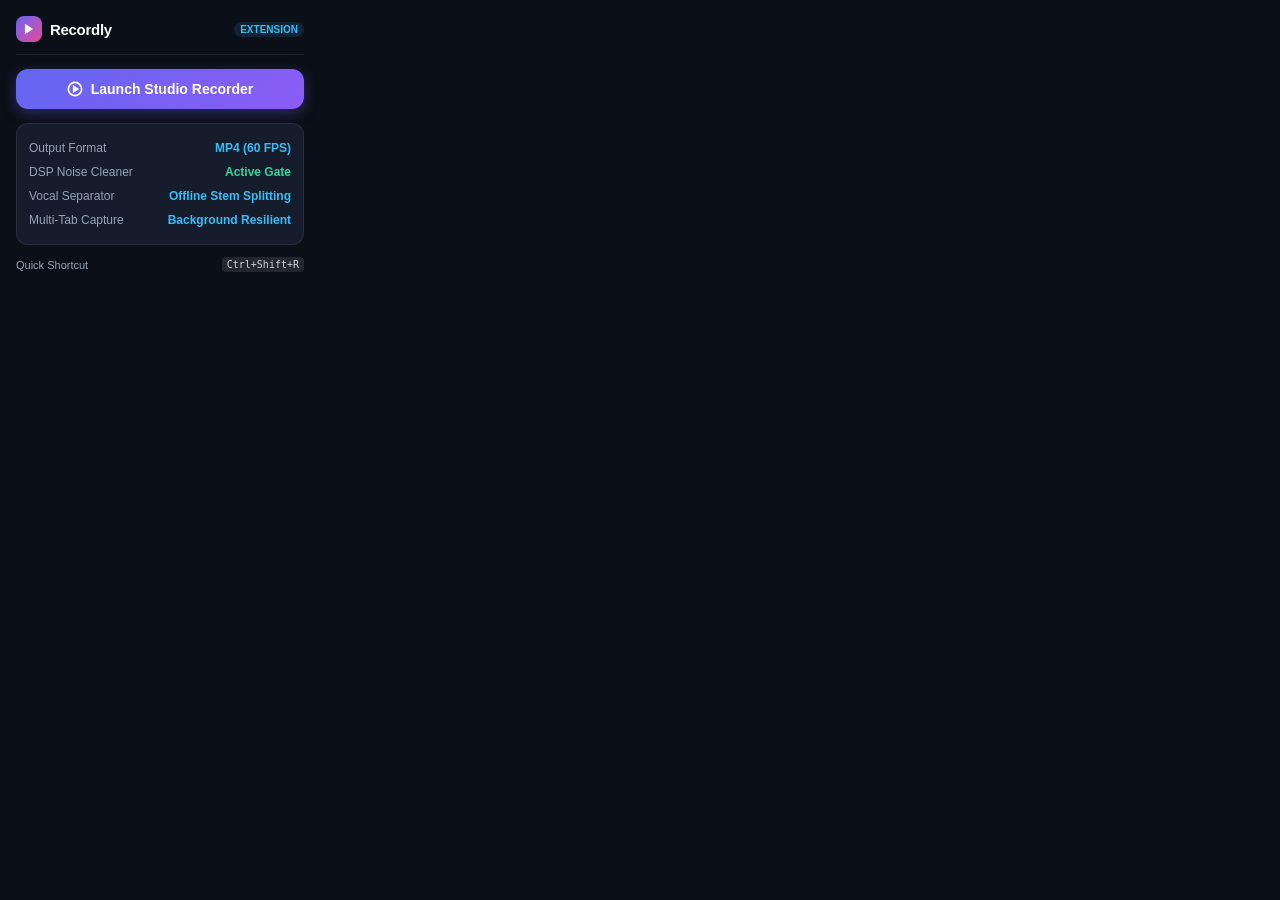
==== popup.html @ ed27023a "Initial commit" ====
<!DOCTYPE html>
<html lang="en">
<head>
  <meta charset="UTF-8">
  <meta name="viewport" content="width=device-width, initial-scale=1.0">
  <title>Recordly</title>
  <style>
    :root {
      --bg-main: #0b0f17;
      --bg-card: #151d2c;
      --primary: #6366f1;
      --primary-hover: #4f46e5;
      --accent: #ec4899;
      --text: #f8fafc;
      --text-muted: #94a3b8;
      --border: rgba(255, 255, 255, 0.08);
      --radius: 12px;
    }
    * { box-sizing: border-box; margin: 0; padding: 0; font-family: -apple-system, BlinkMacSystemFont, 'Segoe UI', Roboto, sans-serif; }
    body {
      width: 320px;
      background: var(--bg-main);
      color: var(--text);
      padding: 16px;
      user-select: none;
    }
    .header {
      display: flex;
      align-items: center;
      justify-content: space-between;
      margin-bottom: 14px;
      padding-bottom: 12px;
      border-bottom: 1px solid var(--border);
    }
    .brand {
      display: flex;
      align-items: center;
      gap: 8px;
    }
    .logo-badge {
      width: 26px;
      height: 26px;
      border-radius: 8px;
      background: linear-gradient(135deg, var(--primary), var(--accent));
      display: flex;
      align-items: center;
      justify-content: center;
    }
    .brand-title {
      font-weight: 700;
      font-size: 15px;
      letter-spacing: -0.3px;
    }
    .version-tag {
      font-size: 10px;
      color: #38bdf8;
      background: rgba(56, 189, 248, 0.12);
      padding: 2px 6px;
      border-radius: 10px;
      font-weight: 600;
    }
    .hero-btn {
      width: 100%;
      background: linear-gradient(135deg, var(--primary), #8b5cf6);
      color: #fff;
      border: none;
      padding: 12px;
      border-radius: var(--radius);
      font-weight: 600;
      font-size: 14px;
      display: flex;
      align-items: center;
      justify-content: center;
      gap: 8px;
      cursor: pointer;
      box-shadow: 0 4px 14px rgba(99, 102, 241, 0.35);
      transition: all 0.2s ease;
      margin-bottom: 14px;
    }
    .hero-btn:hover {
      background: linear-gradient(135deg, var(--primary-hover), #7c3aed);
      transform: translateY(-1px);
    }
    .quick-card {
      background: var(--bg-card);
      border: 1px solid var(--border);
      border-radius: var(--radius);
      padding: 12px;
      margin-bottom: 12px;
    }
    .feature-row {
      display: flex;
      align-items: center;
      justify-content: space-between;
      font-size: 12px;
      padding: 5px 0;
      color: var(--text-muted);
    }
    .feature-val {
      color: #38bdf8;
      font-weight: 600;
    }
    .footer {
      display: flex;
      justify-content: space-between;
      align-items: center;
      font-size: 11px;
      color: var(--text-muted);
    }
    .kbd-chip {
      background: rgba(255, 255, 255, 0.1);
      padding: 2px 5px;
      border-radius: 4px;
      font-family: monospace;
      font-size: 10px;
      color: #cbd5e1;
    }
  </style>
</head>
<body>
  <div class="header">
    <div class="brand">
      <div class="logo-badge">
        <svg width="14" height="14" viewBox="0 0 24 24" fill="white"><polygon points="5 3 19 12 5 21 5 3"></polygon></svg>
      </div>
      <span class="brand-title">Recordly</span>
    </div>
    <span class="version-tag">EXTENSION</span>
  </div>

  <button id="btnOpenStudio" class="hero-btn">
    <svg width="16" height="16" viewBox="0 0 24 24" fill="none" stroke="currentColor" stroke-width="2.5"><circle cx="12" cy="12" r="10"></circle><polygon points="10 8 16 12 10 16 10 8" fill="currentColor"></polygon></svg>
    Launch Studio Recorder
  </button>

  <div class="quick-card">
    <div class="feature-row">
      <span>Output Format</span>
      <span class="feature-val">MP4 (60 FPS)</span>
    </div>
    <div class="feature-row">
      <span>DSP Noise Cleaner</span>
      <span class="feature-val" style="color: #34d399;">Active Gate</span>
    </div>
    <div class="feature-row">
      <span>Vocal Separator</span>
      <span class="feature-val">Offline Stem Splitting</span>
    </div>
    <div class="feature-row">
      <span>Multi-Tab Capture</span>
      <span class="feature-val">Background Resilient</span>
    </div>
  </div>

  <div class="footer">
    <span>Quick Shortcut</span>
    <span class="kbd-chip">Ctrl+Shift+R</span>
  </div>

  <script src="popup.js"></script>
</body>
</html>
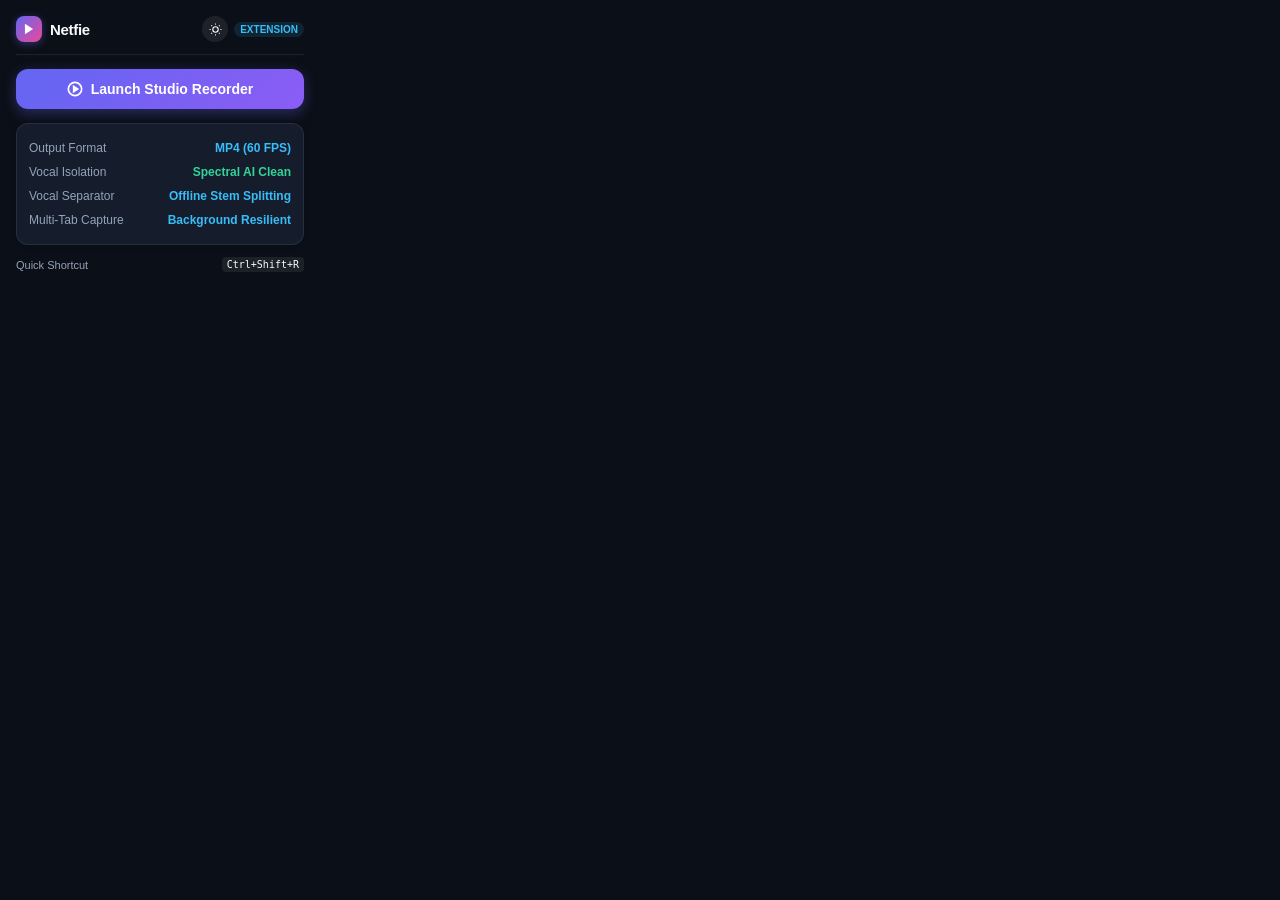
==== commit 7c03d8d6: "toss" ====
--- a/popup.html
+++ b/popup.html
@@ -3,7 +3,7 @@
 <head>
   <meta charset="UTF-8">
   <meta name="viewport" content="width=device-width, initial-scale=1.0">
-  <title>Recordly</title>
+  <title>Netfie Screen Recorder</title>
   <style>
     :root {
       --bg-main: #0b0f17;
@@ -15,6 +15,17 @@
       --text-muted: #94a3b8;
       --border: rgba(255, 255, 255, 0.08);
       --radius: 12px;
+      --btn-theme-bg: rgba(255, 255, 255, 0.08);
+    }
+    [data-theme="light"] {
+      --bg-main: #f8fafc;
+      --bg-card: #ffffff;
+      --primary: #6366f1;
+      --primary-hover: #4f46e5;
+      --text: #0f172a;
+      --text-muted: #64748b;
+      --border: rgba(15, 23, 42, 0.08);
+      --btn-theme-bg: #e2e8f0;
     }
     * { box-sizing: border-box; margin: 0; padding: 0; font-family: -apple-system, BlinkMacSystemFont, 'Segoe UI', Roboto, sans-serif; }
     body {
@@ -23,6 +34,7 @@
       color: var(--text);
       padding: 16px;
       user-select: none;
+      transition: background 0.2s, color 0.2s;
     }
     .header {
       display: flex;
@@ -45,11 +57,33 @@
       display: flex;
       align-items: center;
       justify-content: center;
+      box-shadow: 0 2px 8px rgba(99, 102, 241, 0.4);
     }
     .brand-title {
       font-weight: 700;
       font-size: 15px;
       letter-spacing: -0.3px;
+    }
+    .header-actions {
+      display: flex;
+      align-items: center;
+      gap: 6px;
+    }
+    .theme-toggle-btn {
+      width: 26px;
+      height: 26px;
+      border-radius: 50%;
+      background: var(--btn-theme-bg);
+      border: none;
+      color: var(--text);
+      display: flex;
+      align-items: center;
+      justify-content: center;
+      cursor: pointer;
+      transition: all 0.2s ease;
+    }
+    .theme-toggle-btn:hover {
+      transform: rotate(15deg);
     }
     .version-tag {
       font-size: 10px;
@@ -87,6 +121,7 @@
       border-radius: var(--radius);
       padding: 12px;
       margin-bottom: 12px;
+      box-shadow: 0 2px 8px rgba(0, 0, 0, 0.04);
     }
     .feature-row {
       display: flex;
@@ -108,12 +143,12 @@
       color: var(--text-muted);
     }
     .kbd-chip {
-      background: rgba(255, 255, 255, 0.1);
+      background: rgba(125, 125, 125, 0.15);
       padding: 2px 5px;
       border-radius: 4px;
       font-family: monospace;
       font-size: 10px;
-      color: #cbd5e1;
+      color: var(--text);
     }
   </style>
 </head>
@@ -123,9 +158,15 @@
       <div class="logo-badge">
         <svg width="14" height="14" viewBox="0 0 24 24" fill="white"><polygon points="5 3 19 12 5 21 5 3"></polygon></svg>
       </div>
-      <span class="brand-title">Recordly</span>
-    </div>
-    <span class="version-tag">EXTENSION</span>
+      <span class="brand-title">Netfie</span>
+    </div>
+    <div class="header-actions">
+      <button id="btnPopupTheme" class="theme-toggle-btn" title="Toggle Bright / Dark">
+        <svg id="popupIconSun" width="13" height="13" viewBox="0 0 24 24" fill="none" stroke="currentColor" stroke-width="2"><circle cx="12" cy="12" r="5"></circle><line x1="12" y1="1" x2="12" y2="3"></line><line x1="12" y1="21" x2="12" y2="23"></line><line x1="4.22" y1="4.22" x2="5.64" y2="5.64"></line><line x1="18.36" y1="18.36" x2="19.78" y2="19.78"></line><line x1="1" y1="12" x2="3" y2="12"></line><line x1="21" y1="12" x2="23" y2="12"></line><line x1="4.22" y1="19.78" x2="5.64" y2="18.36"></line><line x1="18.36" y1="5.64" x2="19.78" y2="4.22"></line></svg>
+        <svg id="popupIconMoon" width="13" height="13" viewBox="0 0 24 24" fill="none" stroke="currentColor" stroke-width="2" style="display: none;"><path d="M21 12.79A9 9 0 1 1 11.21 3 7 7 0 0 0 21 12.79z"></path></svg>
+      </button>
+      <span class="version-tag">EXTENSION</span>
+    </div>
   </div>
 
   <button id="btnOpenStudio" class="hero-btn">
@@ -139,8 +180,8 @@
       <span class="feature-val">MP4 (60 FPS)</span>
     </div>
     <div class="feature-row">
-      <span>DSP Noise Cleaner</span>
-      <span class="feature-val" style="color: #34d399;">Active Gate</span>
+      <span>Vocal Isolation</span>
+      <span class="feature-val" style="color: #34d399;">Spectral AI Clean</span>
     </div>
     <div class="feature-row">
       <span>Vocal Separator</span>
